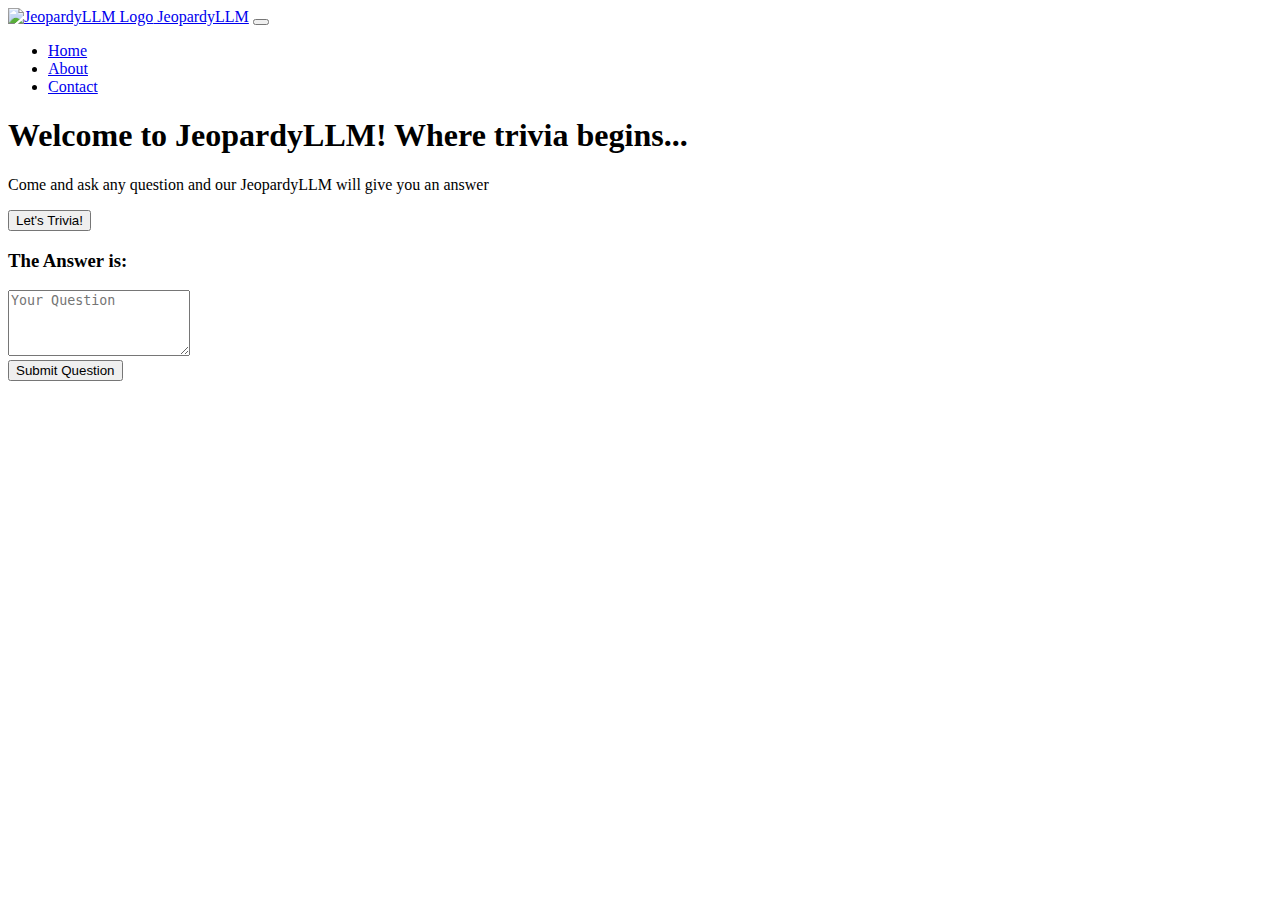
==== api/static/index.html @ fa6017a3 "hard code ip" ====
<!DOCTYPE html>
<html lang="en">
<head>
    <meta charset="utf-8">
    <meta name="viewport" content="width=device-width, initial-scale=1">
    <title>Bootstrap Tutorial Sample Page</title>
    <link rel="stylesheet" href="static/bootstrap-4.5.3-dist/css/bootstrap.min.css">
    <link rel="stylesheet" type="text/css" href="static/css/main.css">
</head>
<body>
    
    <nav class="navbar navbar-expand-md">
        <a class="navbar-brand" href="#"><img src="static/images/jeopardyLLM-logos_transparent.png" alt="JeopardyLLM Logo" style="height: 60px;"> JeopardyLLM</a>
        <button class="navbar-toggler navbar-dark" type="button" data-toggle="collapse" data-target="#main-navigation">
            <span class="navbar-toggler-icon"></span>
        </button>
        <div class="collapse navbar-collapse" id="main-navigation">
            <ul class="navbar-nav">
                <li class="nav-item">
                    <a class="nav-link" href="#">Home</a>
                </li>
                <li class="nav-item">
                    <a class="nav-link" href="#">About</a>
                </li>
                <li class="nav-item">
                    <a class="nav-link" href="#">Contact</a>
                </li>
            </ul>
        </div>
    </nav>
    
    <header class="page-header header container-fluid">
        <div class="description">
            <h1>Welcome to JeopardyLLM! Where trivia begins...</h1>
            <p>Come and ask any question and our JeopardyLLM will give you an answer</p>
            <button class="btn btn-outline-secondary btn-lg">Let's Trivia!</button>
            
            <div class="container features">
                <div class="row">
                    <div class="col-lg-4 col-md-4 col-sm-12">
                        <!-- Optional: Additional content or empty for spacing -->
                    </div>
                    
                    <div class="col-lg-4 col-md-4 col-sm-12">
                        <h3 class="feature-title">The Answer is:</h3>
                        <p></p>
                        <div id="llm-answer" class="alert alert-secondary" role="alert" style="display:none;"></div>
                        <form id="question-form" method="POST"> <!-- Removed 'action' attribute for clarity -->
                            <div class="form-group">
                                <textarea class="form-control" rows="4" placeholder="Your Question" name="question"></textarea>
                            </div>
                            <input type="submit" class="btn btn-secondary btn-block" value="Submit Question">
                        </form>
                    </div>
                    
                    <div class="col-lg-4 col-md-4 col-sm-12">
                        <!-- Optional: Additional content or empty for spacing -->
                    </div>
                </div>
            </div>
        </div>
    </header>
    
    <script src="static/jquery-3.7.1.min.js"></script>
    <script src="static/bootstrap-4.5.3-dist/js/bootstrap.min.js"></script>
    <script src="static/main.js"></script>
</body>
</html>
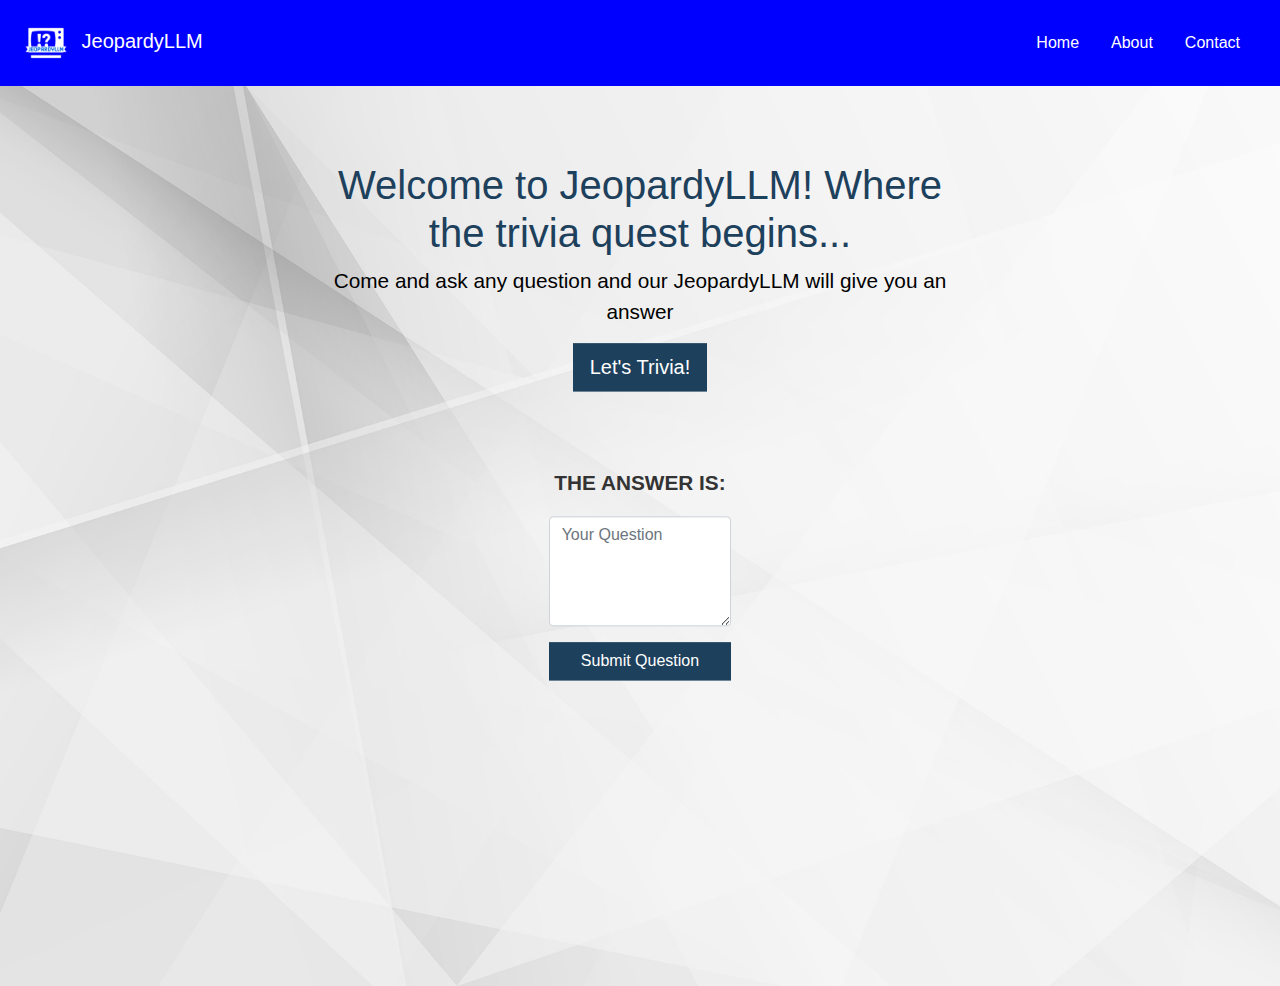
==== commit ea2dfd7f: "test1" ====
--- a/api/static/index.html
+++ b/api/static/index.html
@@ -4,13 +4,13 @@
     <meta charset="utf-8">
     <meta name="viewport" content="width=device-width, initial-scale=1">
     <title>Bootstrap Tutorial Sample Page</title>
-    <link rel="stylesheet" href="static/bootstrap-4.5.3-dist/css/bootstrap.min.css">
-    <link rel="stylesheet" type="text/css" href="static/css/main.css">
+    <link rel="stylesheet" href="bootstrap-4.5.3-dist/css/bootstrap.min.css">
+    <link rel="stylesheet" type="text/css" href="css/main.css">
 </head>
 <body>
     
     <nav class="navbar navbar-expand-md">
-        <a class="navbar-brand" href="#"><img src="static/images/jeopardyLLM-logos_transparent.png" alt="JeopardyLLM Logo" style="height: 60px;"> JeopardyLLM</a>
+        <a class="navbar-brand" href="#"><img src="images/jeopardyLLM-logos_transparent.png" alt="JeopardyLLM Logo" style="height: 60px;"> JeopardyLLM</a>
         <button class="navbar-toggler navbar-dark" type="button" data-toggle="collapse" data-target="#main-navigation">
             <span class="navbar-toggler-icon"></span>
         </button>
@@ -20,10 +20,10 @@
                     <a class="nav-link" href="#">Home</a>
                 </li>
                 <li class="nav-item">
-                    <a class="nav-link" href="#">About</a>
+                    <a class="nav-link" href="about.html">About</a>
                 </li>
                 <li class="nav-item">
-                    <a class="nav-link" href="#">Contact</a>
+                    <a class="nav-link" href="contact.html">Contact</a>
                 </li>
             </ul>
         </div>
@@ -31,7 +31,7 @@
     
     <header class="page-header header container-fluid">
         <div class="description">
-            <h1>Welcome to JeopardyLLM! Where trivia begins...</h1>
+            <h1>Welcome to JeopardyLLM! Where the trivia quest begins...</h1>
             <p>Come and ask any question and our JeopardyLLM will give you an answer</p>
             <button class="btn btn-outline-secondary btn-lg">Let's Trivia!</button>
             
@@ -61,8 +61,8 @@
         </div>
     </header>
     
-    <script src="static/jquery-3.7.1.min.js"></script>
-    <script src="static/bootstrap-4.5.3-dist/js/bootstrap.min.js"></script>
-    <script src="static/main.js"></script>
+    <script src="jquery-3.7.1.min.js"></script>
+    <script src="bootstrap-4.5.3-dist/js/bootstrap.min.js"></script>
+    <script src="main.js"></script>
 </body>
 </html>
--- a/api/static/css/main.css
+++ b/api/static/css/main.css
@@ -0,0 +1,80 @@
+body {
+    padding: 0;
+    margin: 0;
+    background: #F4F2F1;
+}
+.navbar {
+    background:blue;
+}
+.nav-link,
+.navbar-brand {
+    color: #fff;
+    cursor: pointer;
+}
+.nav-link {
+    margin-right: 1em !important;
+}
+.nav-link:hover {
+    color: #000;
+}
+.navbar-collapse {
+    justify-content: flex-end;
+}
+.header {
+    background-image: url('images/jl.jpg');
+    background-size: cover;
+    background-position: center;
+    position: relative;
+}
+.overlay {
+    position: absolute;
+    min-height: 100%;
+    min-width: 100%;
+    left: 0;
+    top: 0;
+    background: rgba(0, 0, 0, 0.6);
+}
+.description {
+	left: 50%;
+	position: absolute;
+	top: 45%;
+	transform: translate(-50%, -55%);
+	text-align: center;
+}
+.description h1 {
+	color: #1D405C;
+}
+.description p {
+	color: black;
+	font-size: 1.3rem;
+	line-height: 1.5;
+}
+.description button, input[type="submit"] {
+    border:1px solid #1D405C;
+    background:#1D405C;
+    border-radius: 0;
+    color:#fff;
+}
+.description button:hover {
+	border:1px solid #fff;
+    background:#fff;
+    color:#000;
+}
+.features {
+	margin: 4em auto;
+	padding: 1em;
+	position: relative;
+}
+.feature-title {
+	color: #333;
+	font-size: 1.3rem;
+	font-weight: 700;
+	margin-bottom: 20px;
+	text-transform: uppercase;
+}
+.features img {
+	-webkit-box-shadow: 1px 1px 4px rgba(0, 0, 0, 0.4);
+	-moz-box-shadow: 1px 1px 4px rgba(0, 0, 0, 0.4);
+	box-shadow: 1px 1px 4px rgba(0, 0, 0, 0.4);
+	margin-bottom: 16px;
+}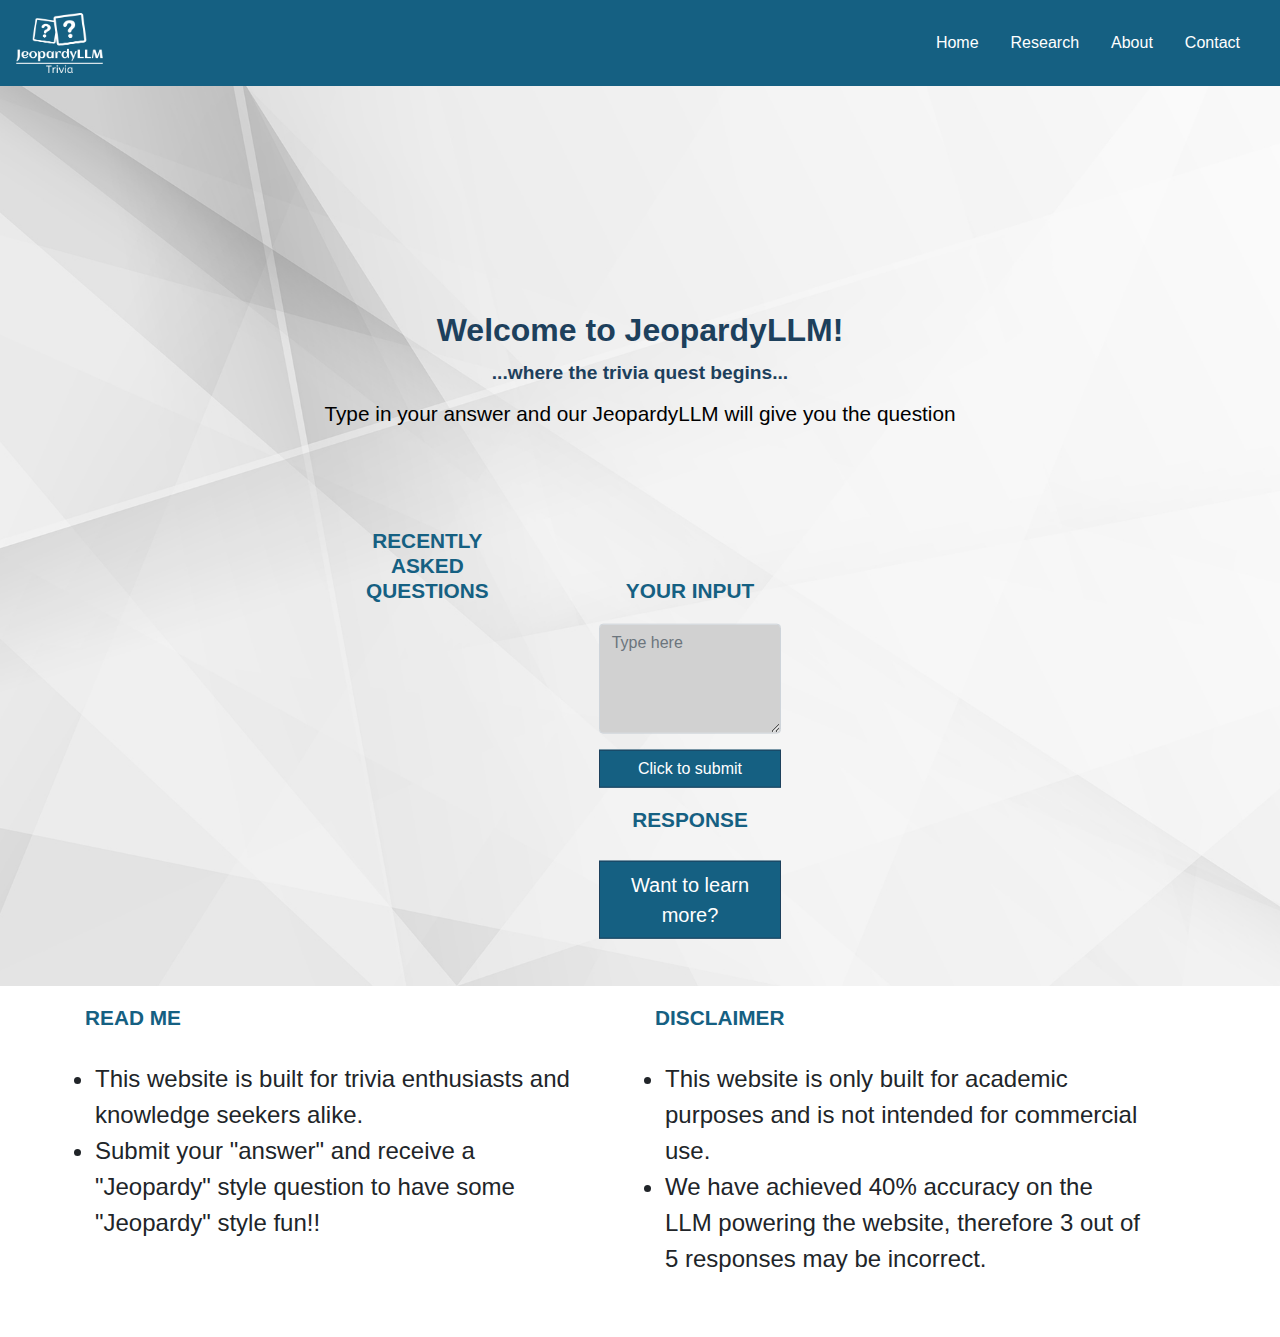
==== commit 80f6b5c9: "new design" ====
--- a/api/static/index.html
+++ b/api/static/index.html
@@ -3,14 +3,15 @@
 <head>
     <meta charset="utf-8">
     <meta name="viewport" content="width=device-width, initial-scale=1">
-    <title>Bootstrap Tutorial Sample Page</title>
+    <title>JeopardyLLM Page</title>
     <link rel="stylesheet" href="bootstrap-4.5.3-dist/css/bootstrap.min.css">
     <link rel="stylesheet" type="text/css" href="css/main.css">
+    <link href="https://fonts.googleapis.com/css2?family=Pacifico&display=swap" rel="stylesheet">
 </head>
 <body>
     
     <nav class="navbar navbar-expand-md">
-        <a class="navbar-brand" href="#"><img src="images/jeopardyLLM-logos_transparent.png" alt="JeopardyLLM Logo" style="height: 60px;"> JeopardyLLM</a>
+        <a class="navbar-brand" href="#"><img src="images/jeopardyllm-high-resolution-logo-transparent.png" alt="JeopardyLLM Logo" style="height: 60px;"></a>
         <button class="navbar-toggler navbar-dark" type="button" data-toggle="collapse" data-target="#main-navigation">
             <span class="navbar-toggler-icon"></span>
         </button>
@@ -18,6 +19,9 @@
             <ul class="navbar-nav">
                 <li class="nav-item">
                     <a class="nav-link" href="#">Home</a>
+                </li>
+                <li class="nav-item">
+                    <a class="nav-link" href="#">Research</a>
                 </li>
                 <li class="nav-item">
                     <a class="nav-link" href="about.html">About</a>
@@ -31,38 +35,56 @@
     
     <header class="page-header header container-fluid">
         <div class="description">
-            <h1>Welcome to JeopardyLLM! Where the trivia quest begins...</h1>
-            <p>Come and ask any question and our JeopardyLLM will give you an answer</p>
-            <button class="btn btn-outline-secondary btn-lg">Let's Trivia!</button>
+            <h1 class="description-title">Welcome to JeopardyLLM!<br><span class="smaller-text">...where the trivia quest begins...</span></h1>
+            <p class="description-text">Type in your answer and our JeopardyLLM will give you the question</p>
             
             <div class="container features">
                 <div class="row">
                     <div class="col-lg-4 col-md-4 col-sm-12">
-                        <!-- Optional: Additional content or empty for spacing -->
+                        <h3 class="feature-title">Recently Asked Questions</h3>
+                        <ul id="recent-questions">
+                            <!-- JavaScript will be used to dynamically add list items here -->
+                        </ul>
                     </div>
-                    
-                    <div class="col-lg-4 col-md-4 col-sm-12">
-                        <h3 class="feature-title">The Answer is:</h3>
-                        <p></p>
-                        <div id="llm-answer" class="alert alert-secondary" role="alert" style="display:none;"></div>
-                        <form id="question-form" method="POST"> <!-- Removed 'action' attribute for clarity -->
+                    <div class="col-lg-4 col-md-4 col-sm-12 input-section">
+                        <h3 class="feature-title">Your Input</h3>
+                        <form id="question-form" method="POST"> 
                             <div class="form-group">
-                                <textarea class="form-control" rows="4" placeholder="Your Question" name="question"></textarea>
+                                <textarea class="form-control" rows="4" placeholder="Type here" name="question"></textarea>
                             </div>
-                            <input type="submit" class="btn btn-secondary btn-block" value="Submit Question">
+                            <input type="submit" class="btn btn-secondary btn-block" value="Click to submit">
+                            <h3 class="feature-title">Response</h3>
+                            <div id="llm-answer" class="alert alert-secondary" role="alert" style="display:none;"></div>
+                            <button id="learn-more-btn" class="btn btn-outline-secondary btn-lg mt-2">Want to learn more?</button> 
                         </form>
-                    </div>
-                    
-                    <div class="col-lg-4 col-md-4 col-sm-12">
-                        <!-- Optional: Additional content or empty for spacing -->
                     </div>
                 </div>
             </div>
         </div>
     </header>
     
+    <div class="container">
+        <div class="row">
+            <div class="col-lg-6 col-md-6 col-sm-12">
+                <h3 class="feature-title">Read Me</h3>
+                <ul class="fixed-size-paragraph">
+                    <li>This website is built for trivia enthusiasts and knowledge seekers alike.</li>
+                    <li>Submit your "answer" and receive a "Jeopardy" style question to have some "Jeopardy" style fun!!</li>
+                </ul>
+            </div>
+            <div class="col-lg-6 col-md-6 col-sm-12">
+                <h3 class="feature-title">Disclaimer</h3>
+                <ul class="fixed-size-paragraph">
+                    <li>This website is only built for academic purposes and is not intended for commercial use.</li>
+                    <li>We have achieved 40% accuracy on the LLM powering the website, therefore 3 out of 5 responses may be incorrect.</li>
+                </ul>
+            </div>
+        </div>
+    </div>
+    
+
     <script src="jquery-3.7.1.min.js"></script>
     <script src="bootstrap-4.5.3-dist/js/bootstrap.min.js"></script>
     <script src="main.js"></script>
 </body>
-</html>
+</html>--- a/api/static/css/main.css
+++ b/api/static/css/main.css
@@ -1,10 +1,10 @@
 body {
     padding: 0;
     margin: 0;
-    background: #F4F2F1;
+    background: #FFFFFF;
 }
 .navbar {
-    background:blue;
+    background: #156082;
 }
 .nav-link,
 .navbar-brand {
@@ -21,7 +21,7 @@
     justify-content: flex-end;
 }
 .header {
-    background-image: url('images/jl.jpg');
+    background-image: url('images/header.jpg');
     background-size: cover;
     background-position: center;
     position: relative;
@@ -35,46 +35,121 @@
     background: rgba(0, 0, 0, 0.6);
 }
 .description {
-	left: 50%;
-	position: absolute;
-	top: 45%;
-	transform: translate(-50%, -55%);
-	text-align: center;
+    left: 50%;
+    position: absolute;
+    top: 45%;
+    transform: translate(-50%, -55%);
+    text-align: center;
+    margin-top: 200px; /* Adjust the value as needed to avoid overlap */
 }
 .description h1 {
-	color: #1D405C;
+    color: #1D405C;
+    font-family: 'Helvetica', sans-serif;
+    font-size: 2rem; /* Default font size for larger screens */
 }
 .description p {
-	color: black;
-	font-size: 1.3rem;
-	line-height: 1.5;
+    color: black;
+    font-size: 1.3rem;
+    line-height: 1.5;
+    font-family: 'Helvetica', sans-serif;
 }
 .description button, input[type="submit"] {
-    border:1px solid #1D405C;
-    background:#1D405C;
+    border: 1px solid #1D405C;
+    background: #156082;
     border-radius: 0;
-    color:#fff;
+    color: #fff;
 }
 .description button:hover {
-	border:1px solid #fff;
-    background:#fff;
-    color:#000;
+    border: 1px solid #fff;
+    background: #fff;
+    color: #000;
 }
 .features {
-	margin: 4em auto;
-	padding: 1em;
-	position: relative;
+    margin: 4em auto;
+    padding: 1em;
+    position: relative;
 }
 .feature-title {
-	color: #333;
-	font-size: 1.3rem;
-	font-weight: 700;
-	margin-bottom: 20px;
-	text-transform: uppercase;
+    color: #156082;
+    font-size: 1.3rem;
+    font-weight: 700;
+    margin-bottom: 20px;
+    margin-top: 20px;
+    text-transform: uppercase;
 }
 .features img {
-	-webkit-box-shadow: 1px 1px 4px rgba(0, 0, 0, 0.4);
-	-moz-box-shadow: 1px 1px 4px rgba(0, 0, 0, 0.4);
-	box-shadow: 1px 1px 4px rgba(0, 0, 0, 0.4);
-	margin-bottom: 16px;
-}+    -webkit-box-shadow: 1px 1px 4px rgba(0, 0, 0, 0.4);
+    -moz-box-shadow: 1px 1px 4px rgba(0, 0, 0, 0.4);
+    box-shadow: 1px 1px 4px rgba(0, 0, 0, 0.4);
+    margin-bottom: 16px;
+}
+
+.description-title {
+    color: #156082;
+    font-family: 'Helvetica', sans-serif;
+    font-weight: 700;
+    font-size: 2rem; /* Default font size for larger screens */
+    margin-top: 20px; /* Adjust the value as needed */
+}
+
+.smaller-text {
+    color: #1D405C;
+    font-family: 'Helvetica', sans-serif;
+    font-size: 0.6em; /* Adjust the value as needed */
+}
+
+.description-text {
+    color: black;
+    font-size: 1.3rem;
+    line-height: 1.5;
+    font-family: 'Helvetica', sans-serif;
+    margin-top: 10px; /* Adjust the value as needed */
+}
+
+.fixed-size-paragraph {
+    max-width: 500px; /* Adjust the max-width as needed */
+    font-family: Helvetica, sans-serif; /* Example font family */
+    font-size: 1.5rem; /* Example font size */
+    text-align: left; /* Aligns text to the left */
+    margin-bottom: 50px;
+    line-height: 1.5; /* Increased line spacing for better readability */
+    padding: 10px; /* Padding around the text */
+}
+
+.read-me-section {
+    margin-top: 50px; /* Adjust the value as needed */
+    margin-right: 20px; /* Add space to the right */
+}
+
+.input-section {
+    margin-top: 50px; /* Adjust the value as needed */
+}
+
+.form-group .form-control {
+    background-color: #d1d1d1; /* Light blue background */
+    color: black;
+    border-color: #ced4da; /* Blue border */
+}
+
+
+/* Responsive adjustments for smaller screens */
+@media (max-width: 768px) {
+    .description-title {
+        font-size: 1.5rem; /* Smaller font size for smaller screens */
+    }
+
+    .description-text {
+        font-size: 1rem; /* Smaller font size for smaller screens */
+    }
+
+    .fixed-size-paragraph {
+        font-size: 1rem; /* Adjusted font size for smaller screens */
+        max-width: 500px; /* Adjusted max-width for smaller screens */
+    }
+}
+
+@media (min-width: 768px) { /* Adjusts the layout for medium to large screens */
+    .col-lg-4.col-md-4.col-sm-12 {
+        margin-right: 50px; /* Adjust the value as needed */
+    }
+}
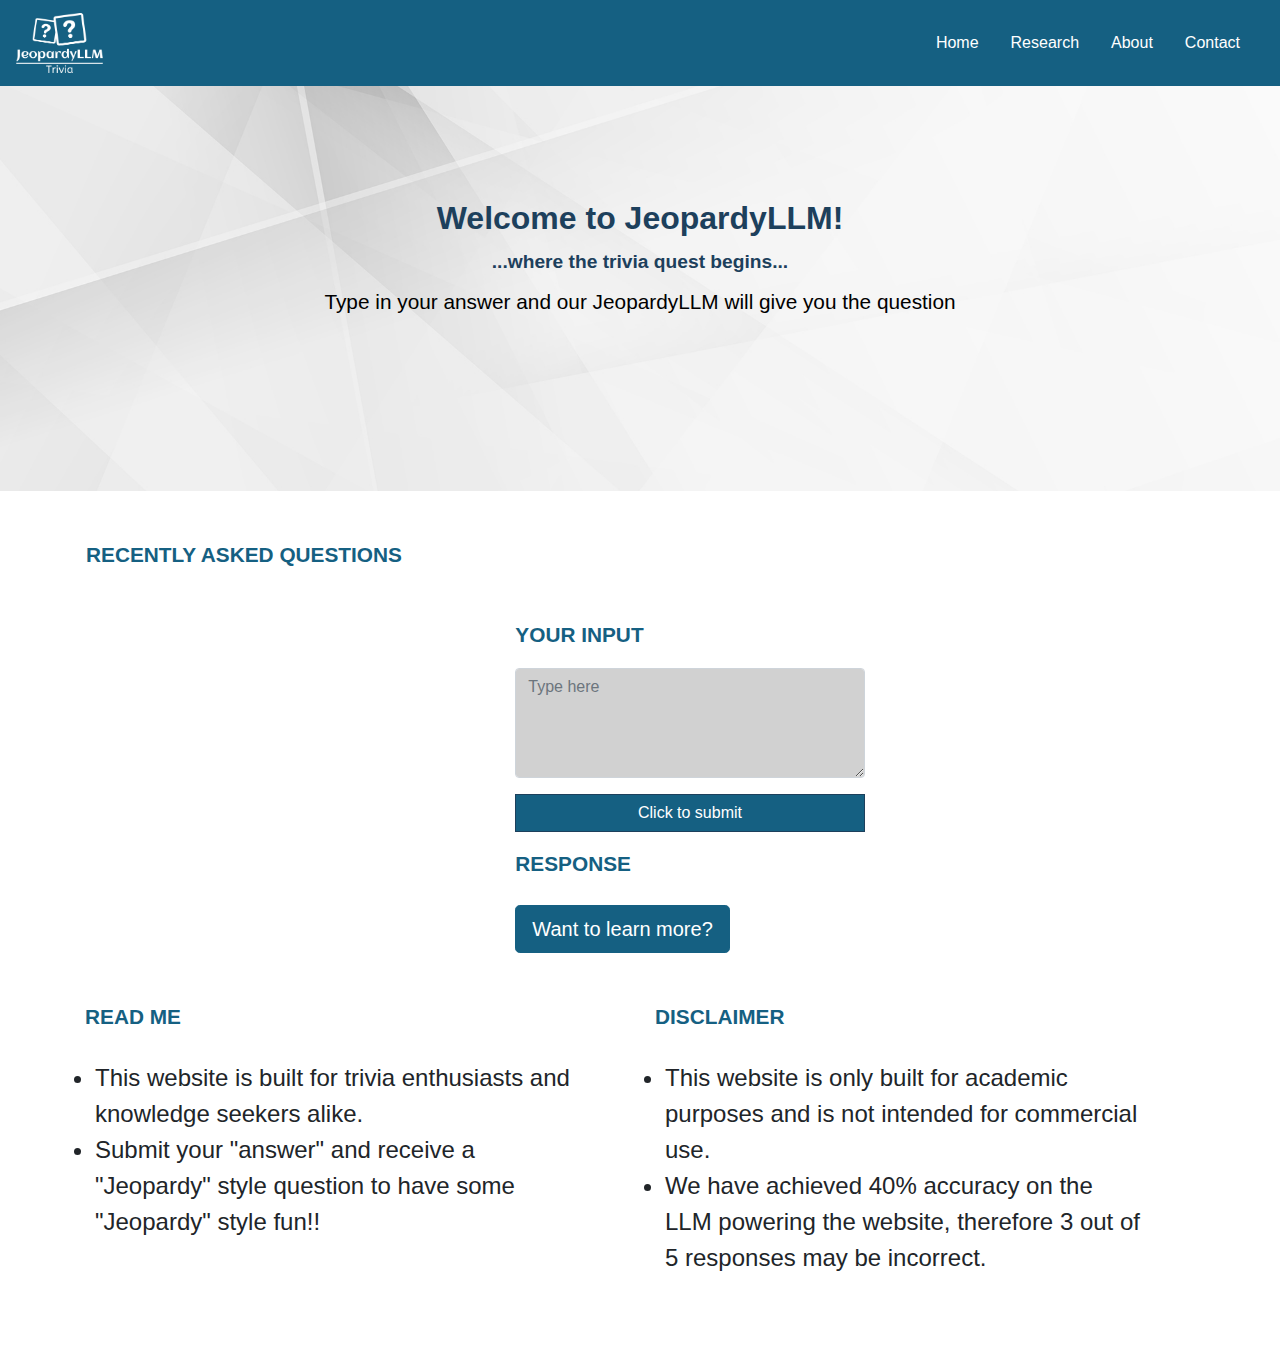
==== commit 38d16e2c: "improve" ====
--- a/api/static/index.html
+++ b/api/static/index.html
@@ -37,42 +37,42 @@
         <div class="description">
             <h1 class="description-title">Welcome to JeopardyLLM!<br><span class="smaller-text">...where the trivia quest begins...</span></h1>
             <p class="description-text">Type in your answer and our JeopardyLLM will give you the question</p>
-            
-            <div class="container features">
-                <div class="row">
-                    <div class="col-lg-4 col-md-4 col-sm-12">
-                        <h3 class="feature-title">Recently Asked Questions</h3>
-                        <ul id="recent-questions">
-                            <!-- JavaScript will be used to dynamically add list items here -->
-                        </ul>
-                    </div>
-                    <div class="col-lg-4 col-md-4 col-sm-12 input-section">
-                        <h3 class="feature-title">Your Input</h3>
-                        <form id="question-form" method="POST"> 
-                            <div class="form-group">
-                                <textarea class="form-control" rows="4" placeholder="Type here" name="question"></textarea>
-                            </div>
-                            <input type="submit" class="btn btn-secondary btn-block" value="Click to submit">
-                            <h3 class="feature-title">Response</h3>
-                            <div id="llm-answer" class="alert alert-secondary" role="alert" style="display:none;"></div>
-                            <button id="learn-more-btn" class="btn btn-outline-secondary btn-lg mt-2">Want to learn more?</button> 
-                        </form>
-                    </div>
-                </div>
-            </div>
         </div>
     </header>
     
+    <div class="container features">
+        <div class="row">
+            <div class="col-lg-4 col-md-4 col-sm-12 order-lg-1 order-md-1 order-3">
+                <h3 class="feature-title">Recently Asked Questions</h3>
+                <ul id="recent-questions">
+                    <!-- JavaScript will be used to dynamically add list items here -->
+                </ul>
+            </div>
+            <div class="col-lg-4 col-md-4 col-sm-12 input-section order-lg-2 order-md-2 order-1">
+                <h3 class="feature-title">Your Input</h3>
+                <form id="question-form" method="POST"> 
+                    <div class="form-group">
+                        <textarea class="form-control" rows="4" placeholder="Type here" name="question"></textarea>
+                    </div>
+                    <input type="submit" class="btn btn-secondary btn-block" value="Click to submit">
+                    <h3 class="feature-title">Response</h3>
+                    <div id="llm-answer" class="alert alert-secondary" role="alert" style="display:none;"></div>
+                    <button id="learn-more-btn" class="btn btn-outline-secondary btn-lg mt-2">Want to learn more?</button> 
+                </form>
+            </div>
+        </div>
+    </div>
+    
     <div class="container">
         <div class="row">
-            <div class="col-lg-6 col-md-6 col-sm-12">
+            <div class="col-lg-6 col-md-6 col-sm-12 order-lg-3 order-md-3 order-2">
                 <h3 class="feature-title">Read Me</h3>
                 <ul class="fixed-size-paragraph">
                     <li>This website is built for trivia enthusiasts and knowledge seekers alike.</li>
                     <li>Submit your "answer" and receive a "Jeopardy" style question to have some "Jeopardy" style fun!!</li>
                 </ul>
             </div>
-            <div class="col-lg-6 col-md-6 col-sm-12">
+            <div class="col-lg-6 col-md-6 col-sm-12 order-lg-4 order-md-4 order-4">
                 <h3 class="feature-title">Disclaimer</h3>
                 <ul class="fixed-size-paragraph">
                     <li>This website is only built for academic purposes and is not intended for commercial use.</li>
--- a/api/static/css/main.css
+++ b/api/static/css/main.css
@@ -26,6 +26,9 @@
     background-position: center;
     position: relative;
 }
+.page-header {
+    height: 10vh; /* 75% of the viewport height */
+}
 .overlay {
     position: absolute;
     min-height: 100%;
@@ -40,7 +43,7 @@
     top: 45%;
     transform: translate(-50%, -55%);
     text-align: center;
-    margin-top: 200px; /* Adjust the value as needed to avoid overlap */
+    margin-top: 0px; /* Adjusted top margin */
 }
 .description h1 {
     color: #1D405C;
@@ -65,7 +68,7 @@
     color: #000;
 }
 .features {
-    margin: 4em auto;
+    margin: 1em auto;
     padding: 1em;
     position: relative;
 }
@@ -89,7 +92,7 @@
     font-family: 'Helvetica', sans-serif;
     font-weight: 700;
     font-size: 2rem; /* Default font size for larger screens */
-    margin-top: 20px; /* Adjust the value as needed */
+    margin-top: 10px; /* Adjust the value as needed */
 }
 
 .smaller-text {
@@ -111,18 +114,20 @@
     font-family: Helvetica, sans-serif; /* Example font family */
     font-size: 1.5rem; /* Example font size */
     text-align: left; /* Aligns text to the left */
-    margin-bottom: 50px;
+    margin-bottom: 80px;
     line-height: 1.5; /* Increased line spacing for better readability */
     padding: 10px; /* Padding around the text */
 }
 
 .read-me-section {
     margin-top: 50px; /* Adjust the value as needed */
-    margin-right: 20px; /* Add space to the right */
+    margin-bottom: 20px; /* Adjusted bottom margin for smaller screens */
+    width: 100%; /* Ensure full width */
 }
 
 .input-section {
-    margin-top: 50px; /* Adjust the value as needed */
+    margin-top: 80px; /* Adjust top margin to position correctly below Read Me */
+    width: 100%; /* Ensure full width */
 }
 
 .form-group .form-control {
@@ -131,11 +136,22 @@
     border-color: #ced4da; /* Blue border */
 }
 
+.btn-outline-secondary {
+    border-color: #156082; /* Same as submit button */
+    background-color: #156082; /* Same as submit button */
+    color: #fff; /* White text */
+}
+
+.btn-outline-secondary:hover {
+    border-color: #fff; /* White border on hover */
+    background-color: #fff; /* White background on hover */
+    color: #156082; /* Blue text on hover */
+}
 
 /* Responsive adjustments for smaller screens */
 @media (max-width: 768px) {
     .description-title {
-        font-size: 1.5rem; /* Smaller font size for smaller screens */
+        font-size: 1.2rem; /* Smaller font size for smaller screens */
     }
 
     .description-text {
@@ -144,7 +160,27 @@
 
     .fixed-size-paragraph {
         font-size: 1rem; /* Adjusted font size for smaller screens */
-        max-width: 500px; /* Adjusted max-width for smaller screens */
+        max-width: 100%; /* Adjusted max-width for smaller screens */
+        margin-bottom: 30px; /* Adjusted bottom margin for smaller screens */
+        padding: 10px; /* Adjusted padding for smaller screens */
+    }
+
+    .read-me-section {
+        margin-top: 30px; /* Adjusted top margin for smaller screens */
+        margin-bottom: 20px; /* Adjusted bottom margin for smaller screens */
+    }
+
+    .input-section {
+        margin-top: 20px; /* Adjusted top margin for smaller screens */
+    }
+
+    .features, .container {
+        margin: 1em auto; /* Reduced margin for smaller screens */
+        padding: 0; /* Reduced padding for smaller screens */
+    }
+
+    .description {
+        margin-top: 50px; /* Reduced top margin for smaller screens */
     }
 }
 
@@ -152,4 +188,4 @@
     .col-lg-4.col-md-4.col-sm-12 {
         margin-right: 50px; /* Adjust the value as needed */
     }
-}
+}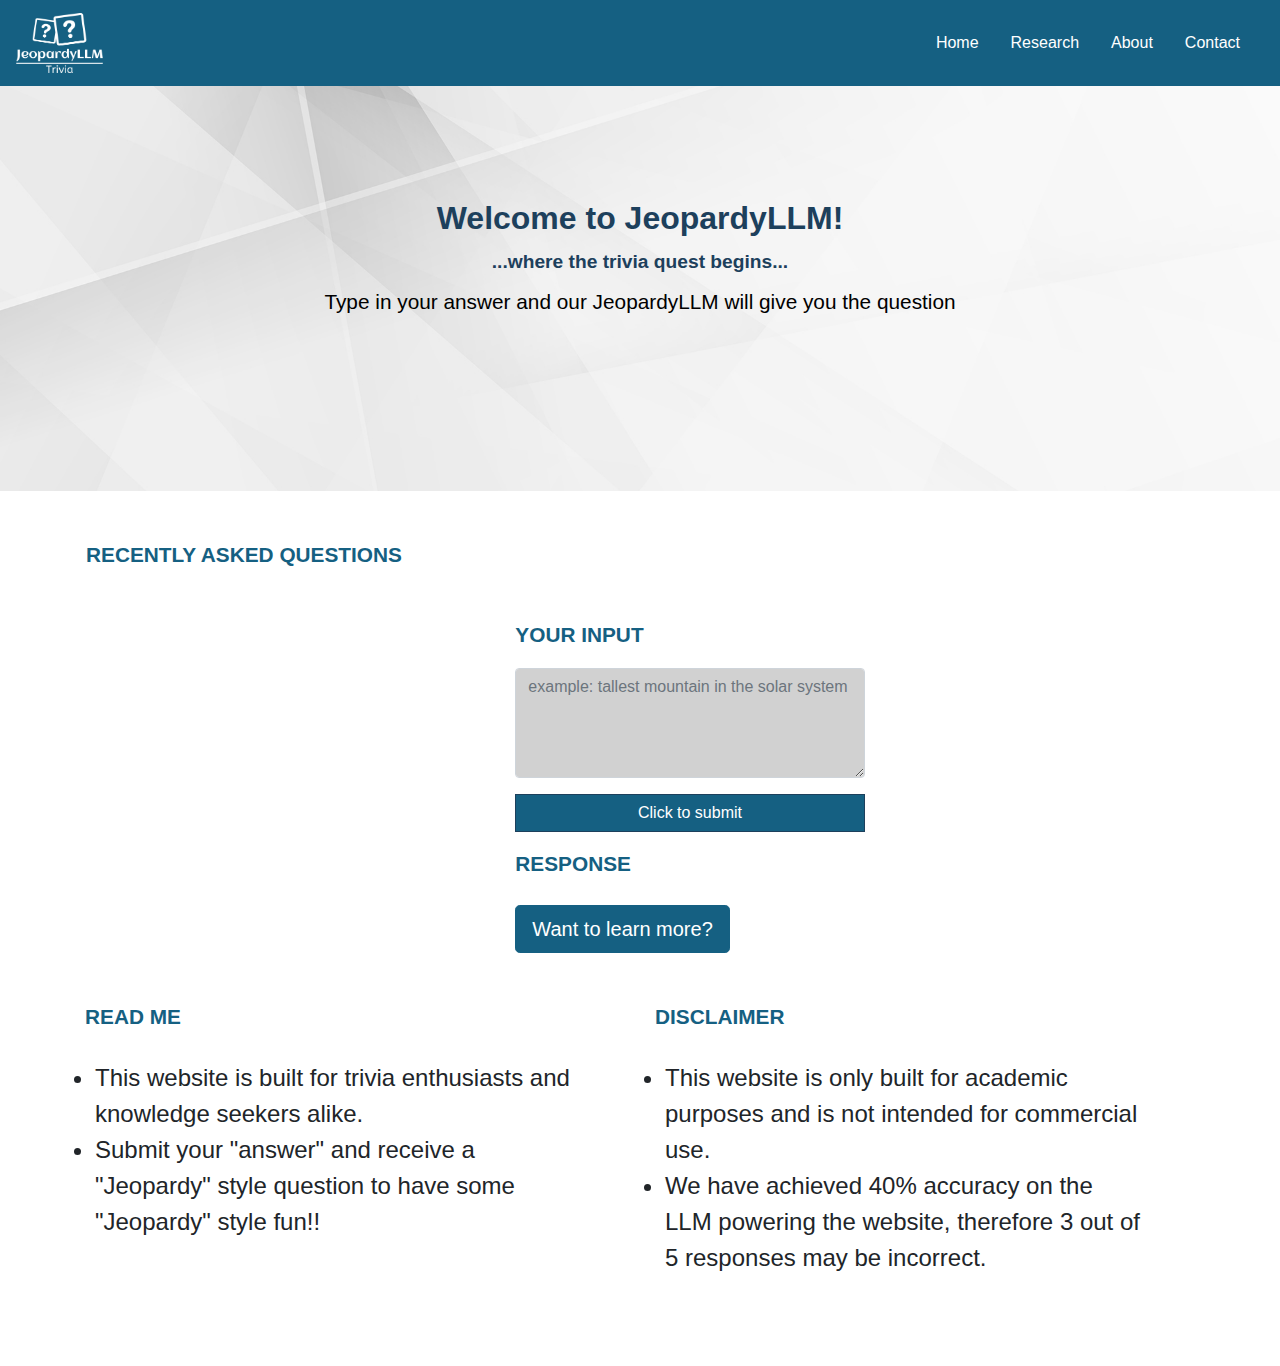
==== commit 2ae15645: "more" ====
--- a/api/static/index.html
+++ b/api/static/index.html
@@ -21,7 +21,7 @@
                     <a class="nav-link" href="#">Home</a>
                 </li>
                 <li class="nav-item">
-                    <a class="nav-link" href="#">Research</a>
+                    <a class="nav-link" href="research.html">Research</a>
                 </li>
                 <li class="nav-item">
                     <a class="nav-link" href="about.html">About</a>
@@ -52,8 +52,13 @@
                 <h3 class="feature-title">Your Input</h3>
                 <form id="question-form" method="POST"> 
                     <div class="form-group">
-                        <textarea class="form-control" rows="4" placeholder="Type here" name="question"></textarea>
+                        <textarea class="form-control" rows="4" placeholder="example: tallest mountain in the solar system" name="question"></textarea>
                     </div>
+                    
+                    <div id="loading-spinner" class="spinner-border text-primary" role="status" style="display: none;">
+                        <span class="sr-only">Loading...</span>
+                    </div>
+
                     <input type="submit" class="btn btn-secondary btn-block" value="Click to submit">
                     <h3 class="feature-title">Response</h3>
                     <div id="llm-answer" class="alert alert-secondary" role="alert" style="display:none;"></div>
--- a/api/static/css/main.css
+++ b/api/static/css/main.css
@@ -148,6 +148,13 @@
     color: #156082; /* Blue text on hover */
 }
 
+.card-img-top {
+    width: 150px; /* Adjust the width as needed */
+    height: 150px; /* Adjust the height as needed */
+    object-fit: cover; /* Ensures the image covers the area without stretching */
+    border-radius: 50%; /* Keeps the image round */
+}
+
 /* Responsive adjustments for smaller screens */
 @media (max-width: 768px) {
     .description-title {
